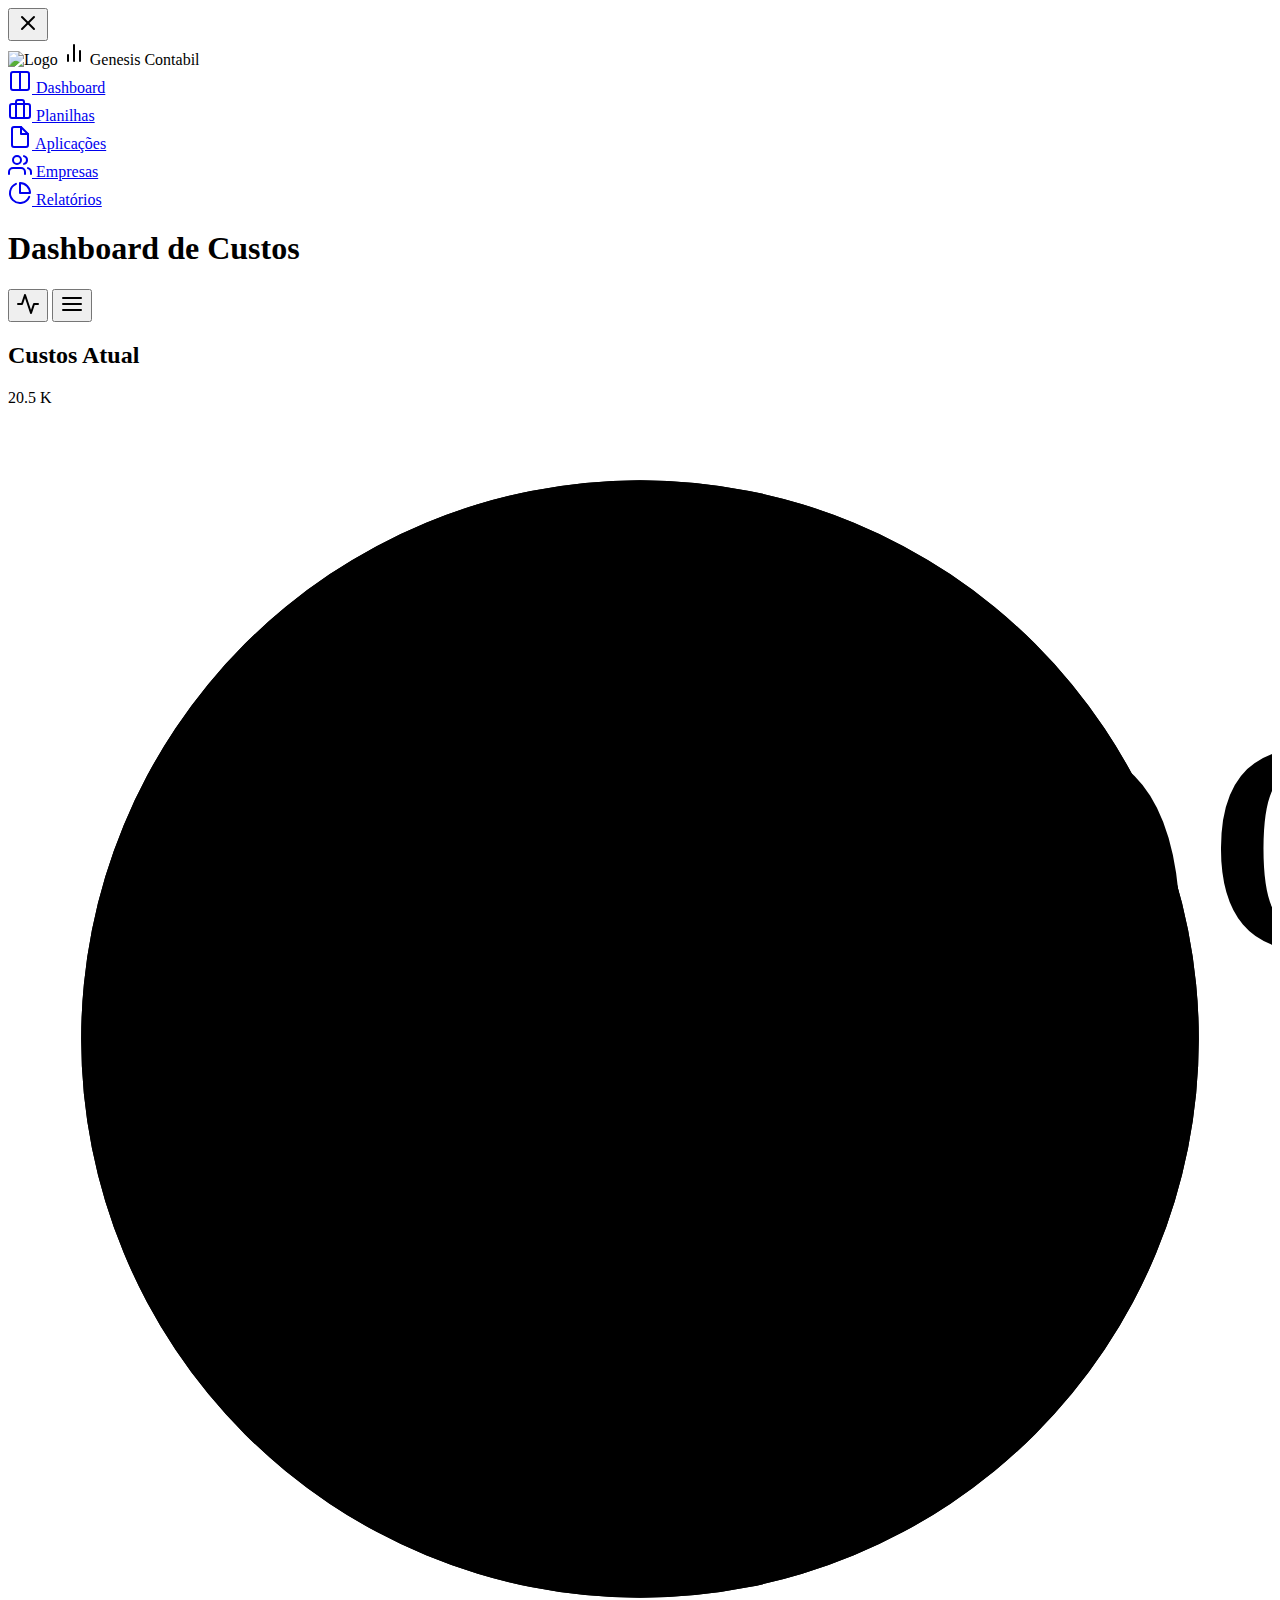
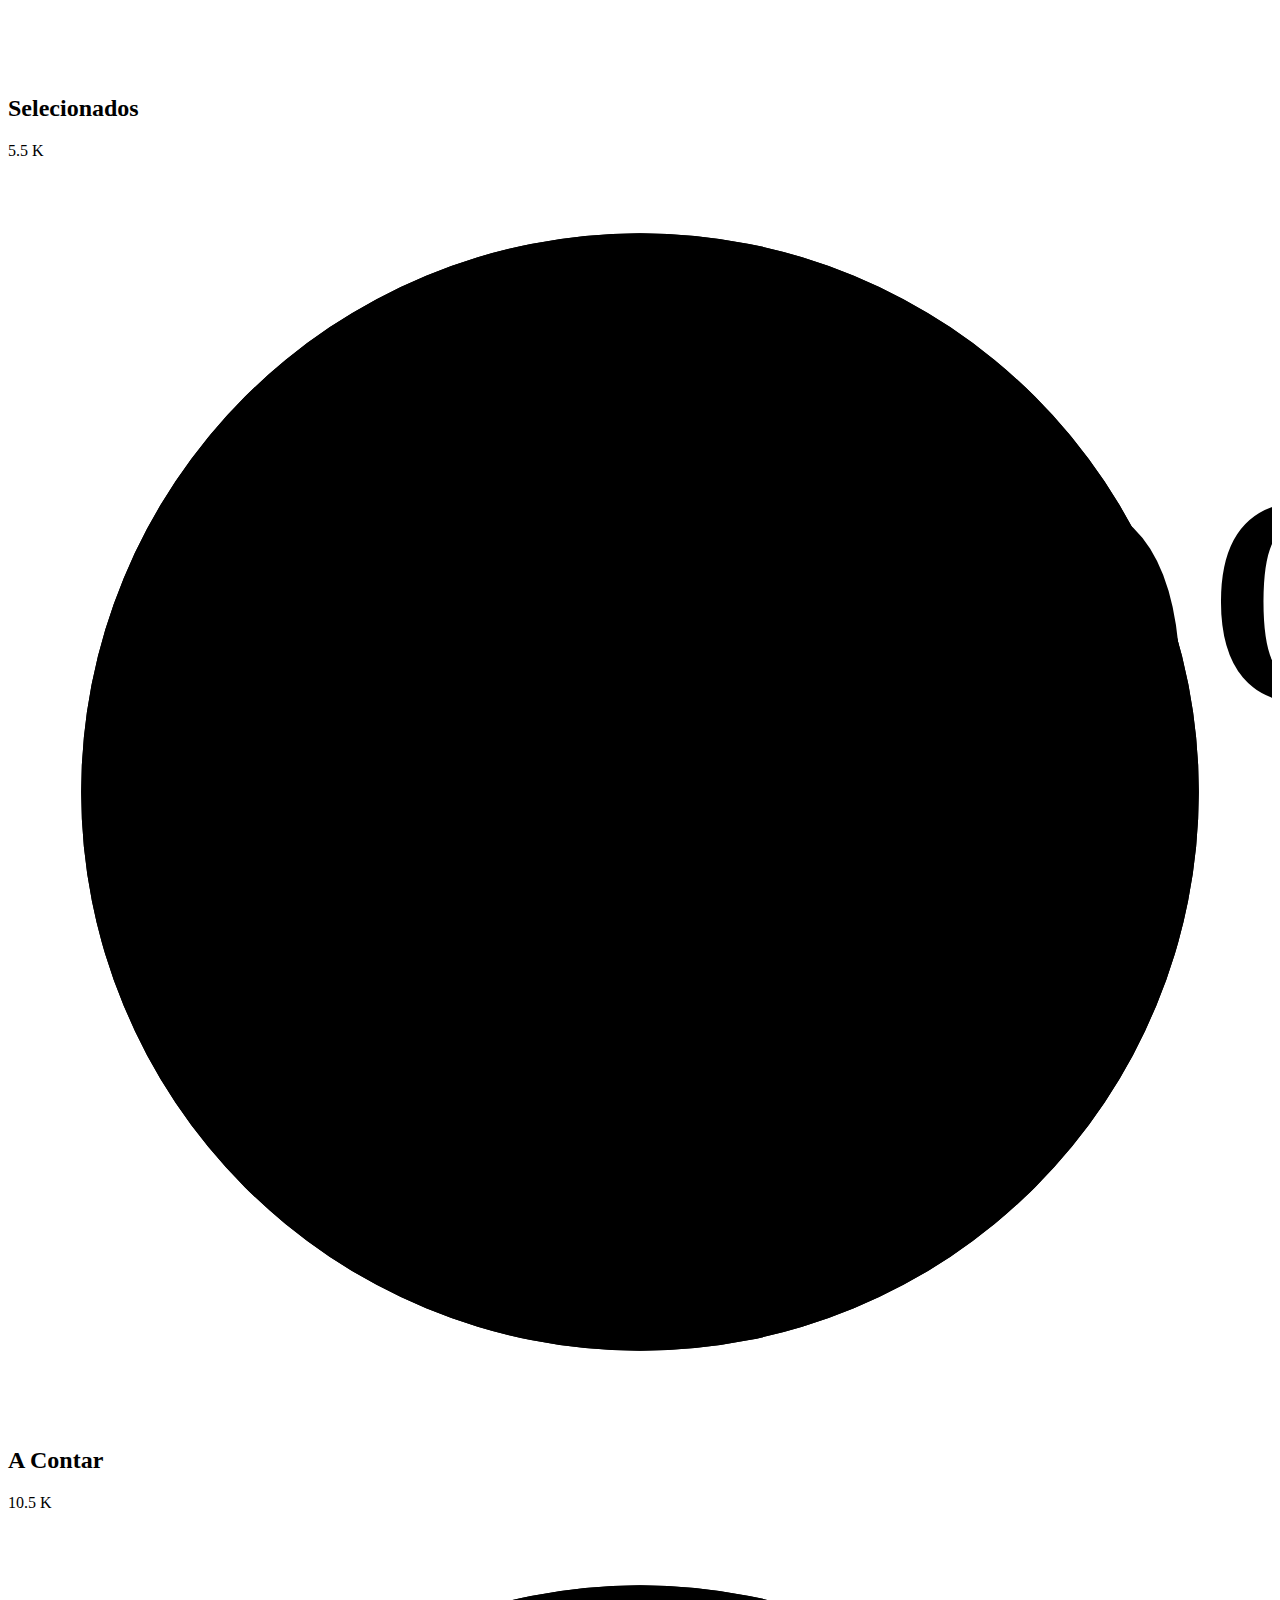
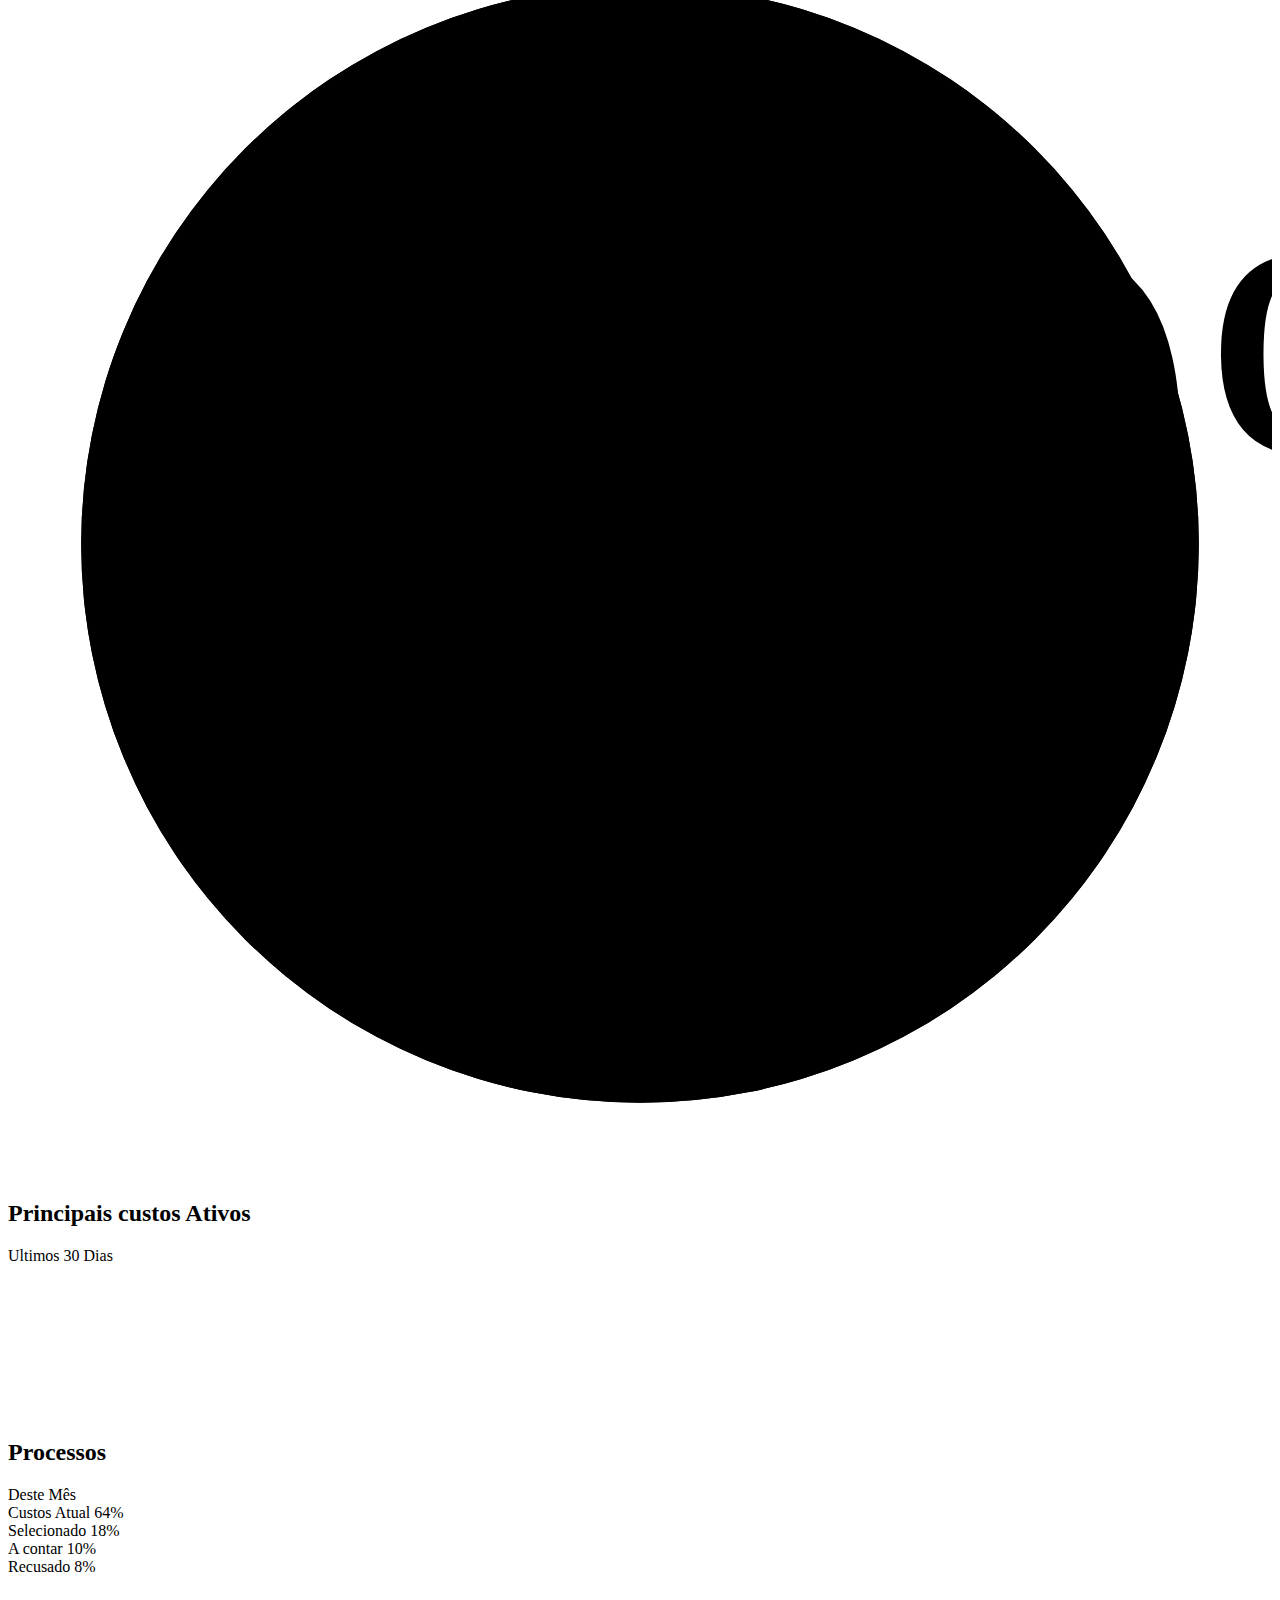
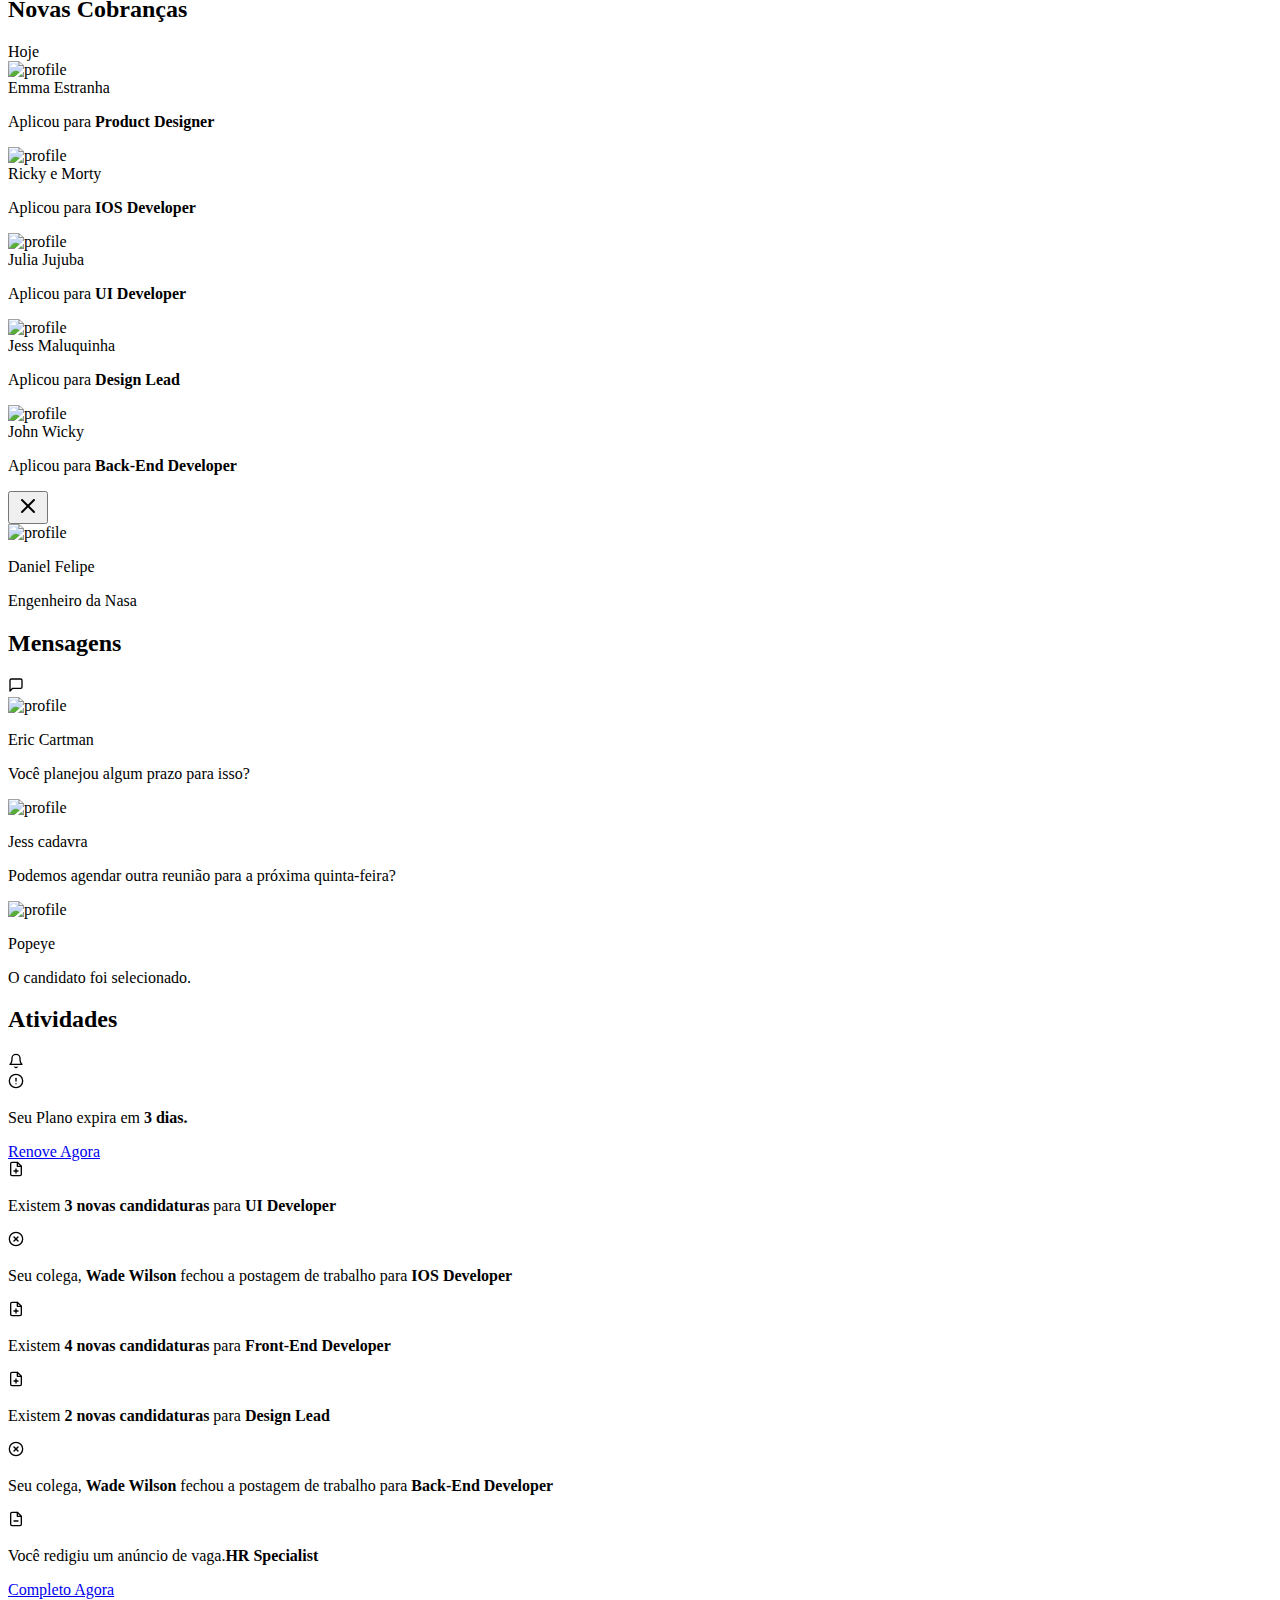
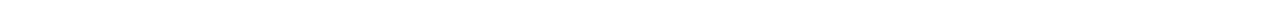
==== index.html @ a518fe17 "Add files via upload" ====
<!DOCTYPE html>
<html lang="pt-br">
<head>
  <meta charset="UTF-8">
  <title>Dashboard Genesis Contabil</title>
  <link rel="stylesheet" href="https://cdnjs.cloudflare.com/ajax/libs/normalize/5.0.0/normalize.min.css">
  <link rel="stylesheet" href="css/style.css">
   <link rel="icon" type="image/png" href="assets/favicon.png">
</head>
<body>

<div class="app-container">
  <div class="app-left">
    <button class="close-menu">
      <svg xmlns="http://www.w3.org/2000/svg" width="24" height="24" viewBox="0 0 24 24" fill="none" stroke="currentColor" stroke-width="2" stroke-linecap="round" stroke-linejoin="round" class="feather feather-x"><line x1="18" y1="6" x2="6" y2="18"/><line x1="6" y1="6" x2="18" y2="18"/></svg>
    </button>
    <div class="app-logo">
      <img src="assets/Logo.png" alt="Logo" width="50" height="50">
      <svg xmlns="http://www.w3.org/2000/svg" width="24" height="24" viewBox="0 0 24 24" fill="none" stroke="currentColor" stroke-width="2" stroke-linecap="round" stroke-linejoin="round" class="feather feather-bar-chart-2">
        <line x1="18" y1="20" x2="18" y2="10"/>
        <line x1="12" y1="20" x2="12" y2="4"/>
        <line x1="6" y1="20" x2="6" y2="14"/>
      </svg>
      <span>Genesis Contabil</span>
    </div>
      <li class="nav-list-item">
        <a class="nav-list-link" href="#">
          <svg xmlns="http://www.w3.org/2000/svg" width="24" height="24" viewBox="0 0 24 24" fill="none" stroke="currentColor" stroke-width="2" stroke-linecap="round" stroke-linejoin="round" class="feather feather-columns"><path d="M12 3h7a2 2 0 0 1 2 2v14a2 2 0 0 1-2 2h-7m0-18H5a2 2 0 0 0-2 2v14a2 2 0 0 0 2 2h7m0-18v18"/></svg>
          Dashboard
        </a>
      </li>
      <li class="nav-list-item">
        <a class="nav-list-link" href="planilhas.html">
          <svg xmlns="http://www.w3.org/2000/svg" width="24" height="24" viewBox="0 0 24 24" fill="none" stroke="currentColor" stroke-width="2" stroke-linecap="round" stroke-linejoin="round" class="feather feather-briefcase"><rect x="2" y="7" width="20" height="14" rx="2" ry="2"/><path d="M16 21V5a2 2 0 0 0-2-2h-4a2 2 0 0 0-2 2v16"/></svg>
         Planilhas
        </a>
      </li>
      <li class="nav-list-item">
        <a class="nav-list-link" href="aplicacoes.html">
          <svg xmlns="http://www.w3.org/2000/svg" width="24" height="24" viewBox="0 0 24 24" fill="none" stroke="currentColor" stroke-width="2" stroke-linecap="round" stroke-linejoin="round" class="feather feather-file"><path d="M13 2H6a2 2 0 0 0-2 2v16a2 2 0 0 0 2 2h12a2 2 0 0 0 2-2V9z"/><polyline points="13 2 13 9 20 9"/></svg>
          Aplicações
        </a>
      </li>
      <li class="nav-list-item">
        <a class="nav-list-link" href="empresas.html">
          <svg xmlns="http://www.w3.org/2000/svg" width="24" height="24" viewBox="0 0 24 24" fill="none" stroke="currentColor" stroke-width="2" stroke-linecap="round" stroke-linejoin="round" class="feather feather-users"><path d="M17 21v-2a4 4 0 0 0-4-4H5a4 4 0 0 0-4 4v2"/><circle cx="9" cy="7" r="4"/><path d="M23 21v-2a4 4 0 0 0-3-3.87"/><path d="M16 3.13a4 4 0 0 1 0 7.75"/></svg>
          Empresas
        </a>
      </li>
      <li class="nav-list-item">
        <a class="nav-list-link" href="relatórios.html">
          <svg xmlns="http://www.w3.org/2000/svg" width="24" height="24" viewBox="0 0 24 24" fill="none" stroke="currentColor" stroke-width="2" stroke-linecap="round" stroke-linejoin="round" class="feather feather-pie-chart"><path d="M21.21 15.89A10 10 0 1 1 8 2.83"/><path d="M22 12A10 10 0 0 0 12 2v10z"/></svg>
          Relatórios
        </a>
      </li>
    </ul>
  </div>
  <div class="app-main">
    <div class="main-header-line">
      <h1>Dashboard de Custos</h1>
      <div class="action-buttons">
        <button class="open-right-area">
        <svg xmlns="http://www.w3.org/2000/svg" width="24" height="24" viewBox="0 0 24 24" fill="none" stroke="currentColor" stroke-width="2" stroke-linecap="round" stroke-linejoin="round" class="feather feather-activity"><polyline points="22 12 18 12 15 21 9 3 6 12 2 12"/></svg>
      </button>
      <button class="menu-button">
        <svg xmlns="http://www.w3.org/2000/svg" width="24" height="24" viewBox="0 0 24 24" fill="none" stroke="currentColor" stroke-width="2" stroke-linecap="round" stroke-linejoin="round" class="feather feather-menu"><line x1="3" y1="12" x2="21" y2="12"/><line x1="3" y1="6" x2="21" y2="6"/><line x1="3" y1="18" x2="21" y2="18"/></svg>
      </button>
      </div>
    </div>
    <div class="chart-row three">
      <div class="chart-container-wrapper">
        <div class="chart-container">
          <div class="chart-info-wrapper">
            <h2>Custos Atual</h2>
            <span>20.5 K</span>
          </div>
          <div class="chart-svg">
            <svg viewBox="0 0 36 36" class="circular-chart pink">
      <path class="circle-bg" d="M18 2.0845
          a 15.9155 15.9155 0 0 1 0 31.831
          a 15.9155 15.9155 0 0 1 0 -31.831"></path>
      <path class="circle" stroke-dasharray="30, 100" d="M18 2.0845
          a 15.9155 15.9155 0 0 1 0 31.831
          a 15.9155 15.9155 0 0 1 0 -31.831"></path>
      <text x="18" y="20.35" class="percentage">30%</text>
    </svg>
          </div>
        </div>
      </div>
      <div class="chart-container-wrapper">
        <div class="chart-container">
          <div class="chart-info-wrapper">
            <h2>Selecionados</h2>
            <span>5.5 K</span>
          </div>
          <div class="chart-svg">
            <svg viewBox="0 0 36 36" class="circular-chart blue">
      <path class="circle-bg" d="M18 2.0845
          a 15.9155 15.9155 0 0 1 0 31.831
          a 15.9155 15.9155 0 0 1 0 -31.831"></path>
      <path class="circle" stroke-dasharray="60, 100" d="M18 2.0845
          a 15.9155 15.9155 0 0 1 0 31.831
          a 15.9155 15.9155 0 0 1 0 -31.831"></path>
      <text x="18" y="20.35" class="percentage">60%</text>
    </svg>
          </div>
        </div>
      </div>
      <div class="chart-container-wrapper">
        <div class="chart-container">
          <div class="chart-info-wrapper">
            <h2>A Contar</h2>
            <span>10.5 K</span>
          </div>
           <div class="chart-svg">
            <svg viewBox="0 0 36 36" class="circular-chart orange">
      <path class="circle-bg" d="M18 2.0845
          a 15.9155 15.9155 0 0 1 0 31.831
          a 15.9155 15.9155 0 0 1 0 -31.831"></path>
      <path class="circle" stroke-dasharray="90, 100" d="M18 2.0845
          a 15.9155 15.9155 0 0 1 0 31.831
          a 15.9155 15.9155 0 0 1 0 -31.831"></path>
      <text x="18" y="20.35" class="percentage">90%</text>
    </svg>
          </div>
        </div>
      </div>
    </div>
    <div class="chart-row two">
      <div class="chart-container-wrapper big">
        <div class="chart-container">
          <div class="chart-container-header">
            <h2>Principais custos Ativos</h2>
            <span>Ultimos 30 Dias</span>
          </div>
          <div class="line-chart">
            <canvas id="chart"></canvas>
          </div>
          <div class="chart-data-details">
            <div class="chart-details-header"></div>
          </div>
        </div>
      </div>
      <div class="chart-container-wrapper small">
        <div class="chart-container">
          <div class="chart-container-header">
            <h2>Processos</h2>
            <span href="#">Deste Mês</span>
          </div>
          <div class="acquisitions-bar">
           <span class="bar-progress rejected" style="width:8%;"></span>
            <span class="bar-progress on-hold" style="width:10%;"></span>
            <span class="bar-progress shortlisted" style="width:18%;"></span>
            <span class="bar-progress applications" style="width:64%;"></span>
          </div>
          <div class="progress-bar-info">
            <span class="progress-color applications"></span>
            <span class="progress-type">Custos Atual</span>
            <span class="progress-amount">64%</span>
          </div>
          <div class="progress-bar-info">
            <span class="progress-color shortlisted"></span>
            <span class="progress-type">Selecionado</span>
            <span class="progress-amount">18%</span>
          </div>
          <div class="progress-bar-info">
            <span class="progress-color on-hold"></span>
            <span class="progress-type">A contar</span>
            <span class="progress-amount">10%</span>
          </div>
          <div class="progress-bar-info">
            <span class="progress-color rejected"></span>
            <span class="progress-type">Recusado</span>
            <span class="progress-amount">8%</span>
          </div>
        </div>
        <div class="chart-container applicants">
          <div class="chart-container-header">
            <h2>Novas Cobranças</h2>
            <span>Hoje</span>
          </div>
          <div class="applicant-line">
            <img src="https://images.unsplash.com/photo-1587628604439-3b9a0aa7a163?ixid=MXwxMjA3fDB8MHxzZWFyY2h8MjB8fHdvbWFufGVufDB8fDB8&ixlib=rb-1.2.1&auto=format&fit=crop&w=900&q=60" alt="profile">
            <div class="applicant-info">
              <span>Emma Estranha</span>
              <p>Aplicou para <strong>Product Designer</strong></p>
            </div>
          </div>
          <div class="applicant-line">
            <img src="https://images.unsplash.com/photo-1583195764036-6dc248ac07d9?ixid=MXwxMjA3fDB8MHxwaG90by1wYWdlfHx8fGVufDB8fHw%3D&ixlib=rb-1.2.1&auto=format&fit=crop&w=2555&q=80" alt="profile">
            <div class="applicant-info">
              <span>Ricky e Morty</span>
              <p>Aplicou para <strong>IOS Developer</strong></p>
            </div>
          </div>
          <div class="applicant-line">
            <img src="https://images.unsplash.com/photo-1450297350677-623de575f31c?ixid=MXwxMjA3fDB8MHxzZWFyY2h8MzV8fHdvbWFufGVufDB8fDB8&ixlib=rb-1.2.1&auto=format&fit=crop&w=900&q=60" alt="profile">
            <div class="applicant-info">
              <span>Julia Jujuba</span>
              <p>Aplicou para <strong>UI Developer</strong></p>
            </div>
          </div>
          <div class="applicant-line">
            <img src="https://images.unsplash.com/photo-1596815064285-45ed8a9c0463?ixid=MXwxMjA3fDB8MHxwaG90by1wYWdlfHx8fGVufDB8fHw%3D&ixlib=rb-1.2.1&auto=format&fit=crop&w=1215&q=80" alt="profile">
            <div class="applicant-info">
              <span>Jess Maluquinha</span>
              <p>Aplicou para <strong>Design Lead</strong></p>
            </div>
          </div>
          <div class="applicant-line">
            <img src="https://images.unsplash.com/photo-1543965170-4c01a586684e?ixid=MXwxMjA3fDB8MHxwaG90by1wYWdlfHx8fGVufDB8fHw%3D&ixlib=rb-1.2.1&auto=format&fit=crop&w=2232&q=80" alt="profile">
            <div class="applicant-info">
              <span>John Wicky</span>
              <p>Aplicou para <strong>Back-End Developer</strong></p>
            </div>
          </div>
        </div>
      </div>
    </div>
  </div>
  <div class="app-right">
    <button class="close-right">
      <svg xmlns="http://www.w3.org/2000/svg" width="24" height="24" viewBox="0 0 24 24" fill="none" stroke="currentColor" stroke-width="2" stroke-linecap="round" stroke-linejoin="round" class="feather feather-x"><line x1="18" y1="6" x2="6" y2="18"/><line x1="6" y1="6" x2="18" y2="18"/></svg>
    </button>
    <div class="profile-box">
      <div class="profile-photo-wrapper">
        <img src="assets/perfil.jpeg?fit=crop&format=auto&height=512&version=1684514196&width=512" alt="profile">

      </div>
      <p class="profile-text">Daniel Felipe</p>
       <p class="profile-subtext">Engenheiro da Nasa</p>
    </div>
    <div class="app-right-content">
      <div class="app-right-section">
      <div class="app-right-section-header">
        <h2>Mensagens</h2>
        <span class="notification-active">
          <svg xmlns="http://www.w3.org/2000/svg" width="16" height="16" viewBox="0 0 24 24" fill="none" stroke="currentColor" stroke-width="2" stroke-linecap="round" stroke-linejoin="round" class="feather feather-message-square"><path d="M21 15a2 2 0 0 1-2 2H7l-4 4V5a2 2 0 0 1 2-2h14a2 2 0 0 1 2 2z"/></svg>
        </span>
      </div>
      <div class="message-line">
        <img src="https://images.unsplash.com/photo-1562159278-1253a58da141?ixid=MXwxMjA3fDB8MHxzZWFyY2h8MzB8fHBvcnRyYWl0JTIwbWFufGVufDB8MHwwfA%3D%3D&ixlib=rb-1.2.1&auto=format&fit=crop&w=900&q=60" alt="profile">
        <div class="message-text-wrapper">
          <p class="message-text">Eric Cartman</p>
          <p class="message-subtext">Você planejou algum prazo para isso?</p>
        </div>
      </div>
      <div class="message-line">
        <img src="https://images.unsplash.com/photo-1604004555489-723a93d6ce74?ixlib=rb-1.2.1&ixid=MXwxMjA3fDB8MHxwaG90by1wYWdlfHx8fGVufDB8fHw%3D&auto=format&fit=crop&w=934&q=80" alt="profile">
        <div class="message-text-wrapper">
          <p class="message-text">Jess cadavra</p>
          <p class="message-subtext">Podemos agendar outra reunião para a próxima quinta-feira?</p>
        </div>
      </div>
      <div class="message-line">
        <img src="https://images.unsplash.com/photo-1438761681033-6461ffad8d80?ixid=MXwxMjA3fDB8MHxwaG90by1wYWdlfHx8fGVufDB8fHw%3D&ixlib=rb-1.2.1&auto=format&fit=crop&w=2250&q=80" alt="profile">
        <div class="message-text-wrapper">
          <p class="message-text">Popeye</p>
          <p class="message-subtext">O candidato foi selecionado.</p>
        </div>
      </div>
    </div>
    <div class="app-right-section">
      <div class="app-right-section-header">
        <h2>Atividades</h2>
        <span class="notification-active">
          <svg xmlns="http://www.w3.org/2000/svg" width="16" height="16" viewBox="0 0 24 24" fill="none" stroke="currentColor" stroke-width="2" stroke-linecap="round" stroke-linejoin="round" class="feather feather-bell"><path d="M18 8A6 6 0 0 0 6 8c0 7-3 9-3 9h18s-3-2-3-9"/><path d="M13.73 21a2 2 0 0 1-3.46 0"/></svg>
        </span>
      </div>
      <div class="activity-line">
        <span class="activity-icon warning">
          <svg xmlns="http://www.w3.org/2000/svg" width="16" height="16" viewBox="0 0 24 24" fill="none" stroke="currentColor" stroke-width="2" stroke-linecap="round" stroke-linejoin="round" class="feather feather-alert-circle"><circle cx="12" cy="12" r="10"/><line x1="12" y1="8" x2="12" y2="12"/><line x1="12" y1="16" x2="12.01" y2="16"/></svg>
        </span>
        <div class="activity-text-wrapper">
          <p class="activity-text">Seu Plano expira em <strong>3 dias.</strong></p>
           <a class="activity-link" href="#">Renove Agora</a>
        </div>
      </div>
      <div class="activity-line">
        <span class="activity-icon applicant">
          <svg xmlns="http://www.w3.org/2000/svg" width="16" height="16" viewBox="0 0 24 24" fill="none" stroke="currentColor" stroke-width="2" stroke-linecap="round" stroke-linejoin="round" class="feather feather-file-plus"><path d="M14 2H6a2 2 0 0 0-2 2v16a2 2 0 0 0 2 2h12a2 2 0 0 0 2-2V8z"/><polyline points="14 2 14 8 20 8"/><line x1="12" y1="18" x2="12" y2="12"/><line x1="9" y1="15" x2="15" y2="15"/></svg>
        </span>
        <div class="activity-text-wrapper">
          <p class="activity-text">Existem <strong>3 novas candidaturas </strong> para <strong>UI Developer</strong></p>
        </div>
      </div>
      <div class="activity-line">
        <span class="activity-icon close">
          <svg xmlns="http://www.w3.org/2000/svg" width="16" height="16" viewBox="0 0 24 24" fill="none" stroke="currentColor" stroke-width="2" stroke-linecap="round" stroke-linejoin="round" class="feather feather-x-circle"><circle cx="12" cy="12" r="10"/><line x1="15" y1="9" x2="9" y2="15"/><line x1="9" y1="9" x2="15" y2="15"/></svg>
        </span>
        <div class="activity-text-wrapper">
          <p class="activity-text">Seu colega, <strong>Wade Wilson</strong> fechou a postagem de trabalho para <strong>IOS Developer</strong></p>
        </div>
      </div>
      <div class="activity-line">
        <span class="activity-icon applicant">
          <svg xmlns="http://www.w3.org/2000/svg" width="16" height="16" viewBox="0 0 24 24" fill="none" stroke="currentColor" stroke-width="2" stroke-linecap="round" stroke-linejoin="round" class="feather feather-file-plus"><path d="M14 2H6a2 2 0 0 0-2 2v16a2 2 0 0 0 2 2h12a2 2 0 0 0 2-2V8z"/><polyline points="14 2 14 8 20 8"/><line x1="12" y1="18" x2="12" y2="12"/><line x1="9" y1="15" x2="15" y2="15"/></svg>
        </span>
        <div class="activity-text-wrapper">
          <p class="activity-text">Existem <strong>4 novas candidaturas </strong> para <strong>Front-End Developer</strong></p>
        </div>
      </div>
      <div class="activity-line">
        <span class="activity-icon applicant">
          <svg xmlns="http://www.w3.org/2000/svg" width="16" height="16" viewBox="0 0 24 24" fill="none" stroke="currentColor" stroke-width="2" stroke-linecap="round" stroke-linejoin="round" class="feather feather-file-plus"><path d="M14 2H6a2 2 0 0 0-2 2v16a2 2 0 0 0 2 2h12a2 2 0 0 0 2-2V8z"/><polyline points="14 2 14 8 20 8"/><line x1="12" y1="18" x2="12" y2="12"/><line x1="9" y1="15" x2="15" y2="15"/></svg>
        </span>
        <div class="activity-text-wrapper">
          <p class="activity-text">Existem <strong>2 novas candidaturas </strong> para <strong>Design Lead</strong></p>
        </div>
      </div>
      <div class="activity-line">
        <span class="activity-icon close">
          <svg xmlns="http://www.w3.org/2000/svg" width="16" height="16" viewBox="0 0 24 24" fill="none" stroke="currentColor" stroke-width="2" stroke-linecap="round" stroke-linejoin="round" class="feather feather-x-circle"><circle cx="12" cy="12" r="10"/><line x1="15" y1="9" x2="9" y2="15"/><line x1="9" y1="9" x2="15" y2="15"/></svg>
        </span>
        <div class="activity-text-wrapper">
          <p class="activity-text">Seu colega, <strong>Wade Wilson</strong> fechou a postagem de trabalho para <strong>Back-End Developer</strong></p>
        </div>
      </div>
      <div class="activity-line">
        <span class="activity-icon draft">
          <svg xmlns="http://www.w3.org/2000/svg" width="16" height="16" viewBox="0 0 24 24" fill="none" stroke="currentColor" stroke-width="2" stroke-linecap="round" stroke-linejoin="round" class="feather feather-file-minus"><path d="M14 2H6a2 2 0 0 0-2 2v16a2 2 0 0 0 2 2h12a2 2 0 0 0 2-2V8z"/><polyline points="14 2 14 8 20 8"/><line x1="9" y1="15" x2="15" y2="15"/></svg>
        </span>
        <div class="activity-text-wrapper">
          <p class="activity-text">Você redigiu um anúncio de vaga.<strong>HR Specialist</strong></p>
          <a href="#" class="activity-link">Completo Agora</a>
        </div>
      </div>
    </div>
    </div>
  </div>
</div>

  <script src='https://cdnjs.cloudflare.com/ajax/libs/Chart.js/2.9.4/Chart.min.js'></script><script  src="js/script.js"></script>

</body>
</html>
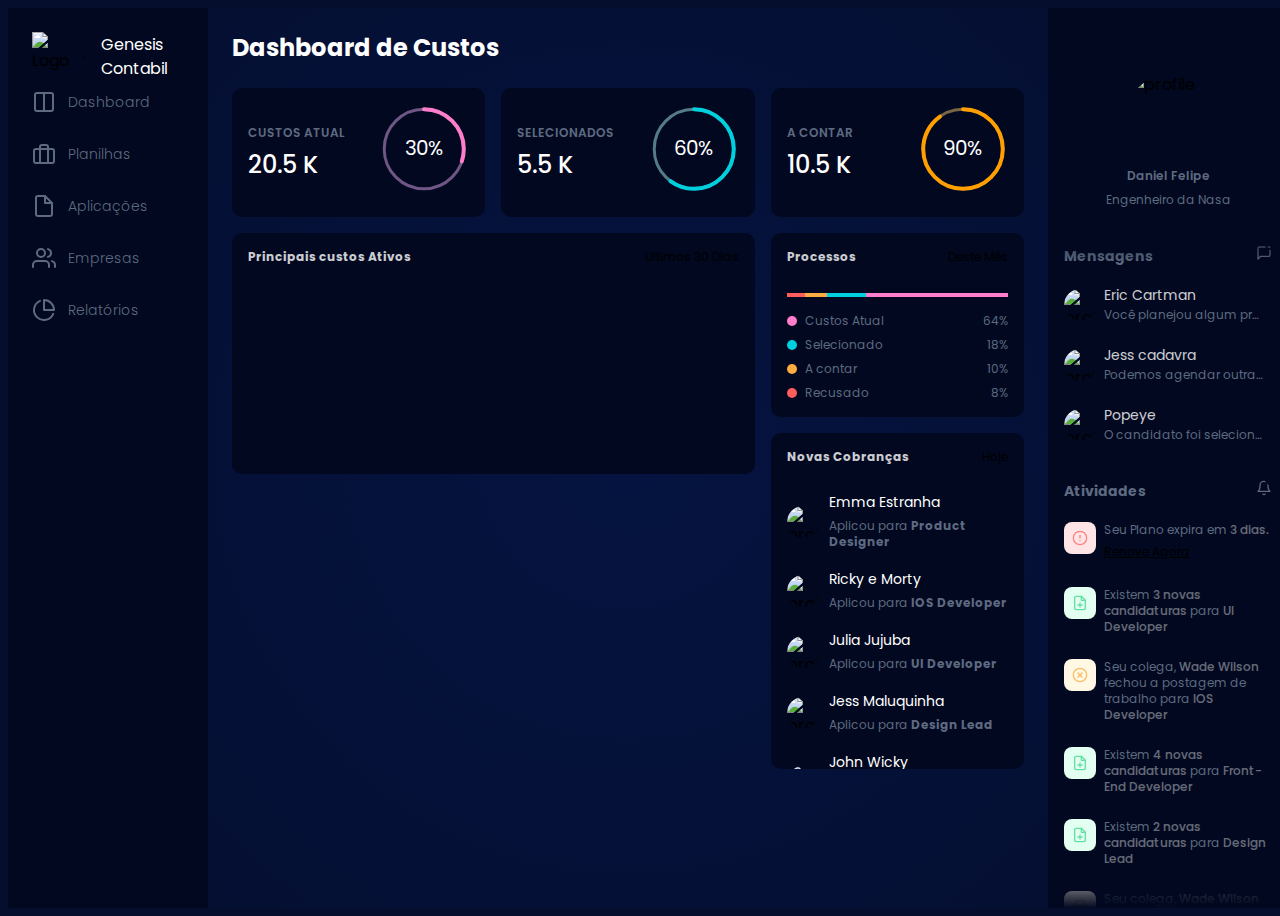
==== commit 8463bbbb: "Update index.html" ====
--- a/index.html
+++ b/index.html
@@ -4,8 +4,8 @@
   <meta charset="UTF-8">
   <title>Dashboard Genesis Contabil</title>
   <link rel="stylesheet" href="https://cdnjs.cloudflare.com/ajax/libs/normalize/5.0.0/normalize.min.css">
-  <link rel="stylesheet" href="css/style.css">
-   <link rel="icon" type="image/png" href="assets/favicon.png">
+  <link rel="stylesheet" href="style.css">
+   <link rel="icon" type="image/png" href="favicon.png">
 </head>
 <body>
 
@@ -330,7 +330,7 @@
   </div>
 </div>
 
-  <script src='https://cdnjs.cloudflare.com/ajax/libs/Chart.js/2.9.4/Chart.min.js'></script><script  src="js/script.js"></script>
+  <script src='https://cdnjs.cloudflare.com/ajax/libs/Chart.js/2.9.4/Chart.min.js'></script><script  src="script.js"></script>
 
 </body>
 </html>
--- a/style.css
+++ b/style.css
@@ -0,0 +1,782 @@
+@import url("https://fonts.googleapis.com/css2?family=Poppins:wght@300;400;500&display=swap");
+* {
+  box-sizing: border-box;
+}
+
+:root {
+  --app-bg-dark: #01081f;
+  --app-bg-before: linear-gradient(180deg, rgba(1,8,31,0) 0%, rgba(1,8,31,1) 100%);
+  --app-bg-before-2: linear-gradient(0deg, rgba(1,8,31,0) 0%, rgba(1,8,31,1) 100%);
+  --app-bg-light: rgb(223, 143, 15)
+  --app-logo: #5e6a81;
+  --nav-link: #5e6a81;
+  --nav-link-active: #fff;
+  --list-item-hover: #0c1635;
+  --main-color: #fff;
+  --secondary-color: #5e6a81;
+  --color-light: rgba(52, 129, 210, .2);
+  --warning-bg: #ffe5e5;
+  --warning-icon: #ff8181;
+  --applicant-bg: #e3fff1;
+  --applicant-icon: #61e1a1;
+  --close-bg: #fff8e5;
+  --close-icon: #fdbc64;
+  --draft-bg: #fed8b3;
+  --draft-icon: #e9780e;
+}
+
+body {
+  height: 100vh;
+  width: 100%;
+  overflow: hidden;
+  display: flex;
+  justify-content: center;
+  font-family: "Poppins", sans-serif;
+  background-color: #050e2d;
+}
+
+.app-container {
+  width: 100%;
+  height: 100%;
+  display: flex;
+  position: relative;
+  max-width: 1680px;
+}
+
+.app-left {
+  flex-basis: 240px;
+  background-color: var(--app-bg-dark);
+  height: 100%;
+  overflow-y: auto;
+  overflow-x: hidden;
+  padding: 24px 0;
+  transition: all 0.4s ease-in;
+}
+.app-left.show {
+  right: 0;
+  opacity: 1;
+}
+
+.app-main {
+  flex: 1;
+  height: 100%;
+  overflow-y: auto;
+  overflow-x: hidden;
+  background-color: var(--app-bg-light);
+  padding: 24px;
+  background: radial-gradient(circle, #051340 1%, #040f32 100%);
+}
+
+.app-right {
+  flex-basis: 320px;
+  width: 320px;
+  background-color: var(--app-bg-dark);
+  height: 100%;
+  padding: 64px 0 0 0;
+  display: flex;
+  flex-direction: column;
+  position: relative;
+  transition: all 0.4s ease-in;
+}
+.app-right:before {
+  content: "";
+  position: absolute;
+  bottom: 0;
+  height: 48px;
+  width: 100%;
+  background-image: var(--app-bg-before);
+  z-index: 1;
+}
+.app-right.show {
+  right: 0;
+  opacity: 1;
+}
+.app-right .close-right {
+  display: none;
+}
+
+.app-right-content {
+  flex: 1;
+  height: 100%;
+  overflow-y: auto;
+  overflow-x: hidden;
+}
+
+.app-logo {
+  display: flex;
+  align-items: center;
+  color: var(--app-logo);
+  margin-right: 16px;
+  padding: 0 24px;
+}
+.app-logo span {
+  color: #fff;
+  display: inline-block;
+  line-height: 24px;
+  font-size: 16px;
+  margin-left: 16px;
+}
+
+ul {
+  list-style-type: none;
+  padding: 0;
+}
+
+a {
+  text-decoration: none;
+  cursor: pointer;
+}
+
+button {
+  cursor: pointer;
+}
+
+.nav-list {
+  margin-top: 40px;
+}
+
+.nav-list-item {
+  margin-bottom: 12px;
+}
+.nav-list-item:not(.active):hover {
+  background-color: var(--list-item-hover);
+}
+.nav-list-item.active .nav-list-link {
+  color: var(--nav-link-active);
+}
+.nav-list-item.active .nav-list-link:after {
+  height: 100%;
+  opacity: 1;
+}
+.nav-list-item.active svg {
+  stroke: var(--app-logo);
+}
+
+.nav-list-link {
+  font-weight: 300;
+  font-size: 14px;
+  line-height: 24px;
+  padding: 8px 24px;
+  color: var(--nav-link);
+  display: flex;
+  align-items: center;
+  position: relative;
+}
+.nav-list-link svg {
+  margin-right: 12px;
+}
+.nav-list-link:after {
+  content: "";
+  height: 100%;
+  width: 2px;
+  background-color: var(--app-logo);
+  right: 0;
+  top: 0;
+  position: absolute;
+  border-radius: 2px;
+  opacity: 0;
+  height: 0;
+}
+
+.open-right-area {
+  display: none;
+  justify-content: center;
+  align-items: center;
+  border: none;
+  background-color: var(--app-bg-dark);
+  border-radius: 4px;
+  height: 40px;
+  width: 40px;
+  padding: 0;
+}
+
+.main-header-line {
+  display: flex;
+  justify-content: space-between;
+  align-items: center;
+  margin-bottom: 16px;
+}
+.main-header-line h1 {
+  color: var(--main-color);
+  margin: 0;
+  font-size: 24px;
+  line-height: 32px;
+}
+.main-header-line input {
+  border-radius: 4px;
+  background-color: var(--color-light);
+  border: none;
+  border: 1px solid var(--color-light);
+  color: var(--main-color);
+  height: 32px;
+  padding: 0 8px 0 32px;
+  font-size: 14px;
+  background-image: url("data:image/svg+xml,%3Csvg xmlns='http://www.w3.org/2000/svg' width='24' height='24' viewBox='0 0 24 24' fill='none' stroke='%233481d2' stroke-width='2' stroke-linecap='round' stroke-linejoin='round' class='feather feather-search'%3E%3Ccircle cx='11' cy='11' r='8'/%3E%3Cline x1='21' y1='21' x2='16.65' y2='16.65'/%3E%3C/svg%3E");
+  background-position: center left 10px;
+  background-repeat: no-repeat;
+  background-size: 16px;
+  outline: none;
+  transition: 0.2s;
+  width: 100%;
+  max-width: 400px;
+  margin-left: 16px;
+}
+.main-header-line input:placeholder {
+  font-size: 14px;
+  color: rgba(255, 255, 255, 0.6);
+}
+.main-header-line input:hover, .main-header-line input:focus {
+  border: 1px solid #3481d2;
+  box-shadow: 0 0 0 3px var(--color-light);
+}
+
+.chart-row {
+  display: flex;
+  justify-content: space-between;
+  margin: 0 -8px;
+}
+.chart-row.three .chart-container-wrapper {
+  width: 33.3%;
+}
+.chart-row.three .chart-container-wrapper .chart-container {
+  justify-content: space-between;
+}
+.chart-row.two .big {
+  flex: 1;
+  max-width: 77.7%;
+}
+.chart-row.two .big .chart-container {
+  flex-direction: column;
+}
+.chart-row.two .small {
+  width: 33.3%;
+}
+.chart-row.two .small .chart-container {
+  flex-direction: column;
+}
+.chart-row.two .small .chart-container + .chart-container {
+  margin-top: 16px;
+}
+
+.line-chart {
+  width: 100%;
+  margin-top: 24px;
+}
+
+.chart-container {
+  width: 100%;
+  border-radius: 10px;
+  background-color: var(--app-bg-dark);
+  padding: 16px;
+  display: flex;
+  align-items: center;
+}
+.chart-container.applicants {
+  max-height: 336px;
+  overflow-y: auto;
+}
+
+.chart-container-wrapper {
+  padding: 8px;
+}
+
+.chart-info-wrapper {
+  flex-shrink: 0;
+  flex-basis: 120px;
+}
+.chart-info-wrapper h2 {
+  color: var(--secondary-color);
+  font-size: 12px;
+  line-height: 16px;
+  font-weight: 600;
+  text-transform: uppercase;
+  margin: 0 0 8px 0;
+}
+.chart-info-wrapper span {
+  color: var(--main-color);
+  font-size: 24px;
+  line-height: 32px;
+  font-weight: 500;
+}
+
+.chart-svg {
+  position: relative;
+  max-width: 90px;
+  min-width: 40px;
+  flex: 1;
+}
+
+.circle-bg {
+  fill: none;
+  stroke: #eee;
+  stroke-width: 1.2;
+}
+
+.circle {
+  fill: none;
+  stroke-width: 1.6;
+  stroke-linecap: round;
+  -webkit-animation: progress 1s ease-out forwards;
+          animation: progress 1s ease-out forwards;
+}
+
+.circular-chart.orange .circle {
+  stroke: #ff9f00;
+}
+.circular-chart.orange .circle-bg {
+  stroke: #776547;
+}
+.circular-chart.blue .circle {
+  stroke: #00cfde;
+}
+.circular-chart.blue .circle-bg {
+  stroke: #557b88;
+}
+.circular-chart.pink .circle {
+  stroke: #ff7dcb;
+}
+.circular-chart.pink .circle-bg {
+  stroke: #6f5684;
+}
+
+.percentage {
+  fill: #fff;
+  font-size: 0.5em;
+  text-anchor: middle;
+  font-weight: 400;
+}
+
+@-webkit-keyframes progress {
+  0% {
+    stroke-dasharray: 0 100;
+  }
+}
+
+@keyframes progress {
+  0% {
+    stroke-dasharray: 0 100;
+  }
+}
+.chart-container-header {
+  display: flex;
+  justify-content: space-between;
+  align-items: center;
+  width: 100%;
+  margin-bottom: 12px;
+}
+.chart-container-header h2 {
+  margin: 0;
+  color: var(--main-color);
+  font-size: 12px;
+  line-height: 16px;
+  opacity: 0.8;
+}
+.chart-container-header span {
+  color: var(--app-logo);
+  font-size: 12px;
+  line-height: 16px;
+}
+
+.acquisitions-bar {
+  width: 100%;
+  height: 4px;
+  border-radius: 4px;
+  margin-top: 16px;
+  margin-bottom: 8px;
+  display: flex;
+}
+
+.bar-progress {
+  height: 4px;
+  display: inline-block;
+}
+.bar-progress.applications {
+  background-color: #ff7dcb;
+}
+.bar-progress.shortlisted {
+  background-color: #00cfde;
+}
+.bar-progress.on-hold {
+  background-color: #fdac42;
+}
+.bar-progress.rejected {
+  background-color: #ff5c5c;
+}
+
+.progress-bar-info {
+  display: flex;
+  align-items: center;
+  margin-top: 8px;
+  width: 100%;
+}
+
+.progress-color {
+  width: 10px;
+  height: 10px;
+  border-radius: 50%;
+  margin-right: 8px;
+}
+.progress-color.applications {
+  background-color: #ff7dcb;
+}
+.progress-color.shortlisted {
+  background-color: #00cfde;
+}
+.progress-color.on-hold {
+  background-color: #fdac42;
+}
+.progress-color.rejected {
+  background-color: #ff5c5c;
+}
+
+.progress-type {
+  color: var(--secondary-color);
+  font-size: 12px;
+  line-height: 16px;
+}
+
+.progress-amount {
+  color: var(--secondary-color);
+  font-size: 12px;
+  line-height: 16px;
+  margin-left: auto;
+}
+
+.applicant-line {
+  display: flex;
+  align-items: center;
+  width: 100%;
+  margin-top: 12px;
+}
+.applicant-line img {
+  width: 32px;
+  height: 32px;
+  border-radius: 50%;
+  -o-object-fit: cover;
+     object-fit: cover;
+  margin-right: 10px;
+  flex-shrink: 0;
+}
+
+.applicant-info span {
+  color: var(--main-color);
+  font-size: 14px;
+  line-height: 16px;
+}
+.applicant-info p {
+  margin: 4px 0;
+  font-size: 12px;
+  line-height: 16px;
+  color: var(--secondary-color);
+}
+
+.profile-box {
+  display: flex;
+  flex-direction: column;
+  align-items: center;
+  position: relative;
+}
+.profile-box:before {
+  content: "";
+  position: absolute;
+  top: 100%;
+  height: 48px;
+  width: 100%;
+  background-image: var(--app-bg-before-2);
+  z-index: 1;
+}
+
+.profile-photo-wrapper {
+  width: 80px;
+  height: 80px;
+  overflow: hidden;
+  border-radius: 50%;
+  margin-bottom: 16px;
+}
+.profile-photo-wrapper img {
+  width: 100%;
+  height: 100%;
+  -o-object-fit: cover;
+     object-fit: cover;
+}
+
+.profile-text, .profile-subtext {
+  font-size: 12px;
+  line-height: 16px;
+  color: var(--secondary-color);
+  margin: 0 0 8px 0;
+}
+
+.profile-text {
+  font-weight: 600;
+}
+
+.app-right-section-header {
+  display: flex;
+  justify-content: space-between;
+  align-items: center;
+  padding: 0 16px;
+  margin-top: 16px;
+}
+.app-right-section-header h2 {
+  font-size: 14px;
+  line-height: 24px;
+  color: var(--secondary-color);
+}
+.app-right-section-header span {
+  display: inline-block;
+  color: var(--secondary-color);
+  position: relative;
+}
+.app-right-section-header span.notification-active:before {
+  content: "";
+  position: absolute;
+  width: 6px;
+  height: 6px;
+  border-radius: 50%;
+  background-color: var(--app-logo);
+  top: -1px;
+  right: -1px;
+  box-shadow: 0 0 0 2px var(--app-bg-dark);
+}
+
+.message-line {
+  display: flex;
+  align-items: center;
+  padding: 8px 16px;
+  margin-bottom: 8px;
+}
+.message-line:hover {
+  background-color: var(--list-item-hover);
+}
+.message-line img {
+  width: 32px;
+  height: 32px;
+  border-radius: 50%;
+  -o-object-fit: cover;
+     object-fit: cover;
+  margin-right: 8px;
+}
+
+.message-text-wrapper {
+  max-width: calc(100% - 48px);
+}
+
+.message-text {
+  font-size: 14px;
+  line-height: 16px;
+  color: var(--main-color);
+  margin: 0;
+  opacity: 0.8;
+  width: 100%;
+}
+
+.message-subtext {
+  font-size: 12px;
+  line-height: 16px;
+  color: var(--secondary-color);
+  margin: 4px 0 0 0;
+  white-space: nowrap;
+  overflow: hidden;
+  text-overflow: ellipsis;
+  width: 100%;
+}
+
+.activity-line {
+  padding: 8px 16px;
+  display: flex;
+  align-items: flex-start;
+  margin-bottom: 8px;
+}
+
+.activity-link {
+  font-size: 12px;
+  line-height: 16px;
+  color: var(--app-logo);
+  text-decoration: underline;
+}
+
+.activity-text {
+  font-size: 12px;
+  line-height: 16px;
+  color: var(--secondary-color);
+  width: 100%;
+  margin: 0;
+}
+.activity-text strong {
+  color: #fff;
+  opacity: 0.4;
+  font-weight: 500;
+}
+
+.activity-icon {
+  border-radius: 8px;
+  width: 32px;
+  height: 32px;
+  display: flex;
+  justify-content: center;
+  align-items: center;
+  flex-shrink: 0;
+  margin-right: 8px;
+}
+.activity-icon.warning {
+  background-color: var(--warning-bg);
+  color: var(--warning-icon);
+}
+.activity-icon.applicant {
+  background-color: var(--applicant-bg);
+  color: var(--applicant-icon);
+}
+.activity-icon.close {
+  background-color: var(--close-bg);
+  color: var(--close-icon);
+}
+.activity-icon.draft {
+  background-color: var(--draft-bg);
+  color: var(--draft-icon);
+}
+
+.action-buttons {
+  display: flex;
+  align-items: center;
+}
+
+.menu-button {
+  width: 40px;
+  height: 40px;
+  margin-left: 8px;
+  display: none;
+  justify-content: center;
+  align-items: center;
+  padding: 0;
+  background-color: var(--app-bg-dark);
+  border: none;
+  color: var(--main-color);
+  border-radius: 4px;
+}
+
+.close-menu {
+  position: absolute;
+  top: 16px;
+  right: 16px;
+  display: none;
+  align-items: center;
+  justify-content: center;
+  border: none;
+  background-color: transparent;
+  padding: 0;
+  color: var(--main-color);
+  cursor: pointer;
+}
+
+@media screen and (max-width: 1350px) {
+  .app-right {
+    flex-basis: 240px;
+    width: 240px;
+  }
+
+  .app-left {
+    flex-basis: 200px;
+  }
+}
+@media screen and (max-width: 1200px) {
+  .app-right {
+    position: absolute;
+    opacity: 0;
+    top: 0;
+    z-index: 2;
+    height: 100%;
+    width: 320px;
+    right: -100%;
+    box-shadow: 0 0 10px 5px rgba(1, 8, 31, 0.4);
+  }
+  .app-right .close-right {
+    position: absolute;
+    top: 16px;
+    right: 16px;
+    display: flex;
+    align-items: center;
+    justify-content: center;
+    border: none;
+    background-color: transparent;
+    padding: 0;
+    color: var(--main-color);
+    cursor: pointer;
+  }
+
+  .app-main .open-right-area {
+    display: flex;
+    color: var(--main-color);
+  }
+}
+@media screen and (max-width: 1180px) {
+  .chart-row.two {
+    flex-direction: column;
+  }
+
+  .chart-row.two .big {
+    max-width: 100%;
+  }
+
+  .chart-row.two .small {
+    display: flex;
+    justify-content: space-between;
+    width: 100%;
+  }
+  .chart-row.two .small .chart-container {
+    width: calc(50% - 8px);
+  }
+  .chart-row.two .small .chart-container.applicants {
+    margin-top: 0;
+  }
+}
+@media screen and (max-width: 920px) {
+  .menu-button {
+    display: flex;
+  }
+
+  .app-left {
+    position: absolute;
+    opacity: 0;
+    top: 0;
+    z-index: 2;
+    height: 100%;
+    width: 320px;
+    right: -100%;
+    box-shadow: 0 0 10px 5px rgba(1, 8, 31, 0.4);
+  }
+
+  .close-menu {
+    display: flex;
+  }
+}
+@media screen and (max-width: 650px) {
+  .chart-row.three {
+    flex-direction: column;
+  }
+
+  .chart-row.three .chart-container-wrapper {
+    width: 100%;
+  }
+
+  .chart-svg {
+    min-height: 60px;
+    min-width: 40px;
+  }
+}
+@media screen and (max-width: 520px) {
+  .chart-row.two .small {
+    flex-direction: column;
+  }
+
+  .chart-row.two .small .chart-container {
+    width: 100%;
+  }
+  .chart-row.two .small .chart-container.applicants {
+    margin-top: 16px;
+  }
+
+  .main-header-line h1 {
+    font-size: 14px;
+  }
+}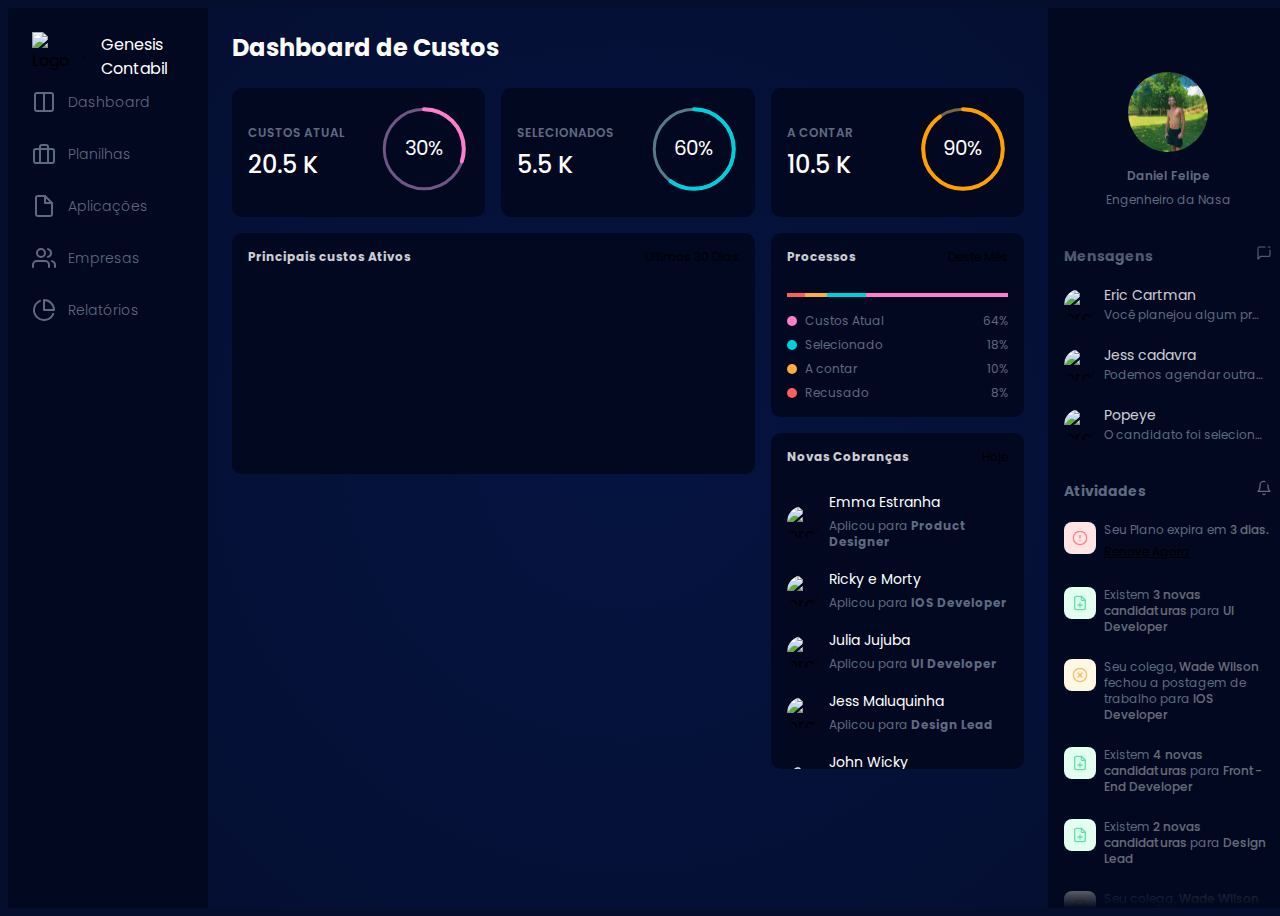
==== commit 66acbf5a: "Update index.html" ====
--- a/index.html
+++ b/index.html
@@ -224,7 +224,7 @@
     </button>
     <div class="profile-box">
       <div class="profile-photo-wrapper">
-        <img src="assets/perfil.jpeg?fit=crop&format=auto&height=512&version=1684514196&width=512" alt="profile">
+        <img src="perfil.jpeg?fit=crop&format=auto&height=512&version=1684514196&width=512" alt="profile">
 
       </div>
       <p class="profile-text">Daniel Felipe</p>
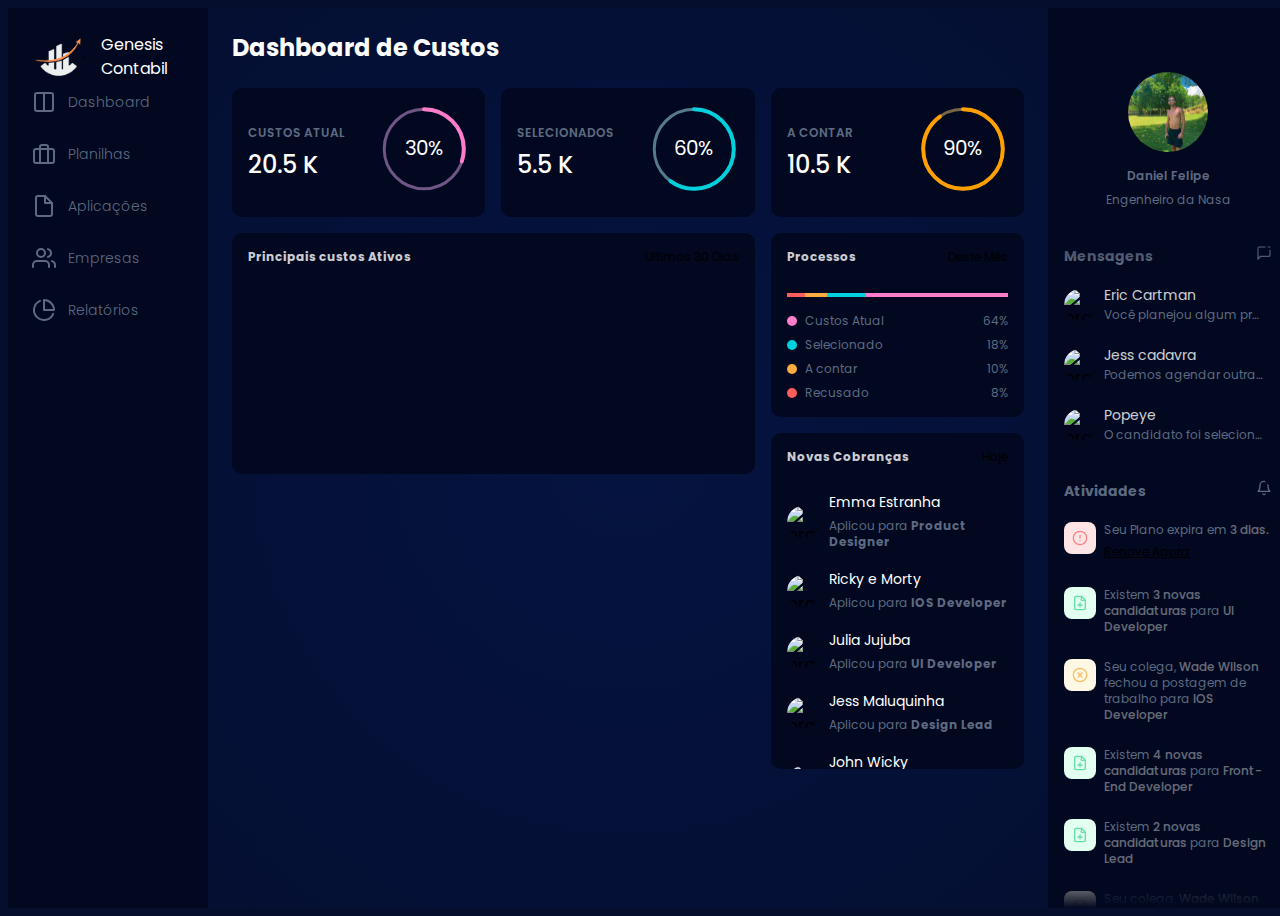
==== commit 9106a0ee: "Update index.html" ====
--- a/index.html
+++ b/index.html
@@ -15,7 +15,7 @@
       <svg xmlns="http://www.w3.org/2000/svg" width="24" height="24" viewBox="0 0 24 24" fill="none" stroke="currentColor" stroke-width="2" stroke-linecap="round" stroke-linejoin="round" class="feather feather-x"><line x1="18" y1="6" x2="6" y2="18"/><line x1="6" y1="6" x2="18" y2="18"/></svg>
     </button>
     <div class="app-logo">
-      <img src="assets/Logo.png" alt="Logo" width="50" height="50">
+      <img src="Logo.png" alt="Logo" width="50" height="50">
       <svg xmlns="http://www.w3.org/2000/svg" width="24" height="24" viewBox="0 0 24 24" fill="none" stroke="currentColor" stroke-width="2" stroke-linecap="round" stroke-linejoin="round" class="feather feather-bar-chart-2">
         <line x1="18" y1="20" x2="18" y2="10"/>
         <line x1="12" y1="20" x2="12" y2="4"/>
